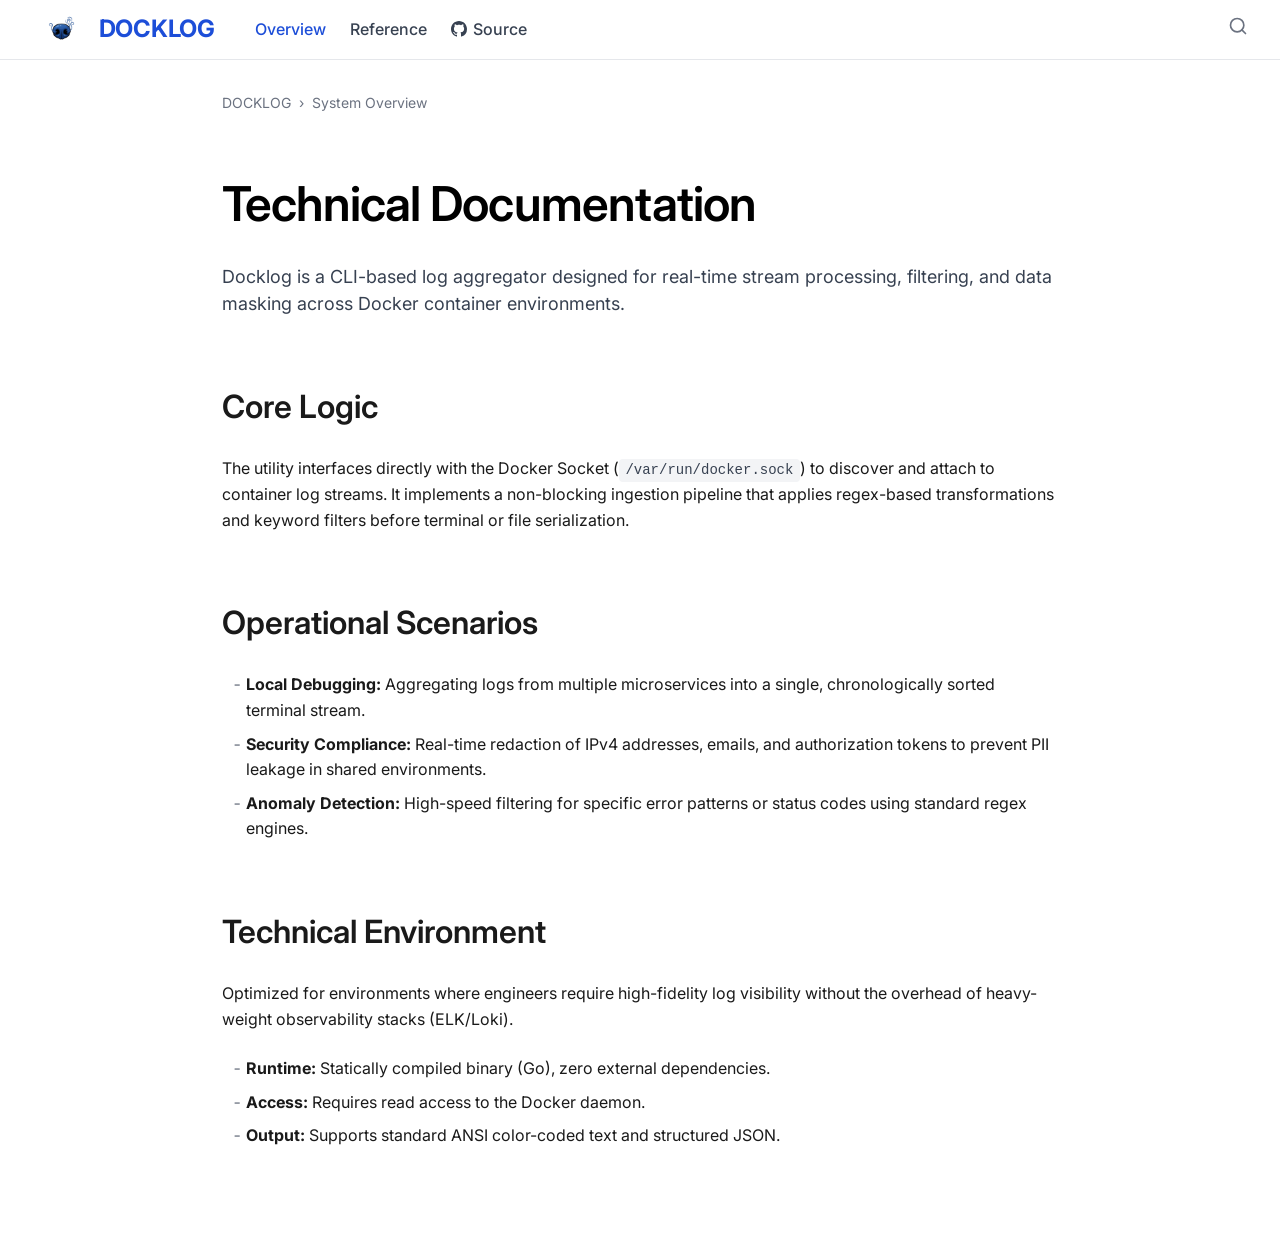
==== docs/index.html @ 72f9acdd "docs: overview and reference pages added" ====
<!DOCTYPE html>
<html lang="en">
<head>
    <meta charset="UTF-8">
    <meta name="viewport" content="width=device-width, initial-scale=1.0">
    <title>System Overview | Docklog Documentation</title>
    <link rel="stylesheet" href="style.css">
    <link rel="preconnect" href="https://fonts.googleapis.com">
    <link rel="preconnect" href="https://fonts.gstatic.com" crossorigin>
    <link href="https://fonts.googleapis.com/css2?family=Inter:wght@400;500;600;700&display=swap" rel="stylesheet">
</head>
<body>
    <header class="top-nav">
        <div class="nav-left">
            <a href="index.html" class="logo">
                <img src="docklog.png" alt="Docklog Logo" class="logo-img">
                DOCKLOG
            </a>
            <nav class="nav-links">
                <a href="index.html" class="active">Overview</a>
                <a href="commands.html">Reference</a>
                <a href="https://github.com/doguhanniltextra/docklog">
                    <svg height="16" width="16" viewBox="0 0 16 16" fill="currentColor" style="vertical-align: middle;"><path d="M8 0C3.58 0 0 3.58 0 8c0 3.54 2.29 6.53 5.47 7.59.4.07.55-.17.55-.38 0-.19-.01-.82-.01-1.49-2.01.37-2.53-.49-2.69-.94-.09-.23-.48-.94-.82-1.13-.28-.15-.68-.52-.01-.53.63-.01 1.08.58 1.23.82.72 1.21 1.87.87 2.33.66.07-.52.28-.87.51-1.07-1.78-.2-3.64-.89-3.64-3.95 0-.87.31-1.59.82-2.15-.08-.2-.36-1.02.08-2.12 0 0 .67-.21 2.2.82.64-.18 1.32-.27 2-.27.68 0 1.36.09 2 .27 1.53-1.04 2.2-.82 2.2-.82.44 1.1.16 1.92.08 2.12.51.56.82 1.27.82 2.15 0 3.07-1.87 3.75-3.65 3.95.29.25.54.73.54 1.48 0 1.07-.01 1.93-.01 2.2 0 .21.15.46.55.38A8.013 8.013 0 0016 8c0-4.42-3.58-8-8-8z"></path></svg>
                    Source
                </a>
            </nav>
        </div>
        <div class="search-icon">
            <svg width="20" height="20" viewBox="0 0 24 24" fill="none" stroke="currentColor" stroke-width="2" stroke-linecap="round" stroke-linejoin="round"><circle cx="11" cy="11" r="8"></circle><line x1="21" y1="21" x2="16.65" y2="16.65"></line></svg>
        </div>
    </header>

    <div class="breadcrumbs">
        <div class="breadcrumb-trail">
            <a href="#">DOCKLOG</a><span>&rsaquo;</span>System Overview
        </div>
    </div>

    <main class="container">
        <h1>Technical Documentation</h1>
        
        <p class="intro">
            Docklog is a CLI-based log aggregator designed for real-time stream processing, filtering, and data masking across Docker container environments.
        </p>

        <section id="system-logic">
            <h2>Core Logic</h2>
            <p>
                The utility interfaces directly with the Docker Socket (<code>/var/run/docker.sock</code>) to discover and attach to container log streams. It implements a non-blocking ingestion pipeline that applies regex-based transformations and keyword filters before terminal or file serialization.
            </p>
        </section>

        <section id="operational-scenarios">
            <h2>Operational Scenarios</h2>
            <ul>
                <li><strong>Local Debugging:</strong> Aggregating logs from multiple microservices into a single, chronologically sorted terminal stream.</li>
                <li><strong>Security Compliance:</strong> Real-time redaction of IPv4 addresses, emails, and authorization tokens to prevent PII leakage in shared environments.</li>
                <li><strong>Anomaly Detection:</strong> High-speed filtering for specific error patterns or status codes using standard regex engines.</li>
            </ul>
        </section>

        <section id="technical-constraints">
            <h2>Technical Environment</h2>
            <p>
                Optimized for environments where engineers require high-fidelity log visibility without the overhead of heavy-weight observability stacks (ELK/Loki).
            </p>
            <ul>
                <li><strong>Runtime:</strong> Statically compiled binary (Go), zero external dependencies.</li>
                <li><strong>Access:</strong> Requires read access to the Docker daemon.</li>
                <li><strong>Output:</strong> Supports standard ANSI color-coded text and structured JSON.</li>
            </ul>
        </section>

    </main>
</body>
</html>
---- docs/style.css ----
:root {
    --bg-color: #FFFFFF;
    --text-primary: #1A1A1A;
    --text-secondary: #374151;
    --text-muted: #6B7280;
    --accent-purple: #1d4ed8;
    --accent-blue: #2563EB;
    --border-color: #E5E7EB;
    --code-bg: #F3F4F6;
    --max-width: 900px;
}

* {
    margin: 0;
    padding: 0;
    box-sizing: border-box;
}

body {
    font-family: 'Inter', -apple-system, BlinkMacSystemFont, "Segoe UI", Roboto, sans-serif;
    background-color: var(--bg-color);
    color: var(--text-primary);
    line-height: 1.6;
    font-size: 16px;
    -webkit-font-smoothing: antialiased;
}

/* Header & Navigation */
.top-nav {
    height: 60px;
    display: flex;
    align-items: center;
    justify-content: space-between;
    padding: 0 2rem;
    border-bottom: 1px solid var(--border-color);
    position: sticky;
    top: 0;
    background: white;
    z-index: 1000;
}

.nav-left {
    display: flex;
    align-items: center;
    gap: 2.5rem;
}

.logo {
    font-size: 24px;
    font-weight: 700;
    color: #1d4ed8;
    /* Deep Blue from docklog.png */
    text-decoration: none;
    letter-spacing: -0.01em;
    display: flex;
    align-items: center;
    gap: 0.5rem;
}

.logo-img {
    height: 32px;
    width: auto;
}

.nav-links {
    display: flex;
    gap: 1.5rem;
}

.nav-links a {
    text-decoration: none;
    color: var(--text-secondary);
    font-size: 16px;
    font-weight: 500;
    transition: color 0.2s;
    display: flex;
    align-items: center;
    gap: 0.4rem;
}

.nav-links a:hover {
    color: var(--accent-blue);
    text-decoration: underline;
}

.nav-links a.active {
    color: var(--accent-purple);
}

.search-icon {
    color: var(--text-muted);
    cursor: pointer;
}

/* Breadcrumbs */
.breadcrumbs {
    max-width: var(--max-width);
    margin: 2rem auto 0;
    padding: 0 2rem;
    font-size: 14px;
    color: var(--text-muted);
    display: flex;
    justify-content: space-between;
    align-items: center;
}

.breadcrumb-trail a {
    color: inherit;
    text-decoration: none;
}

.breadcrumb-trail span {
    margin: 0 0.5rem;
}

/* Main Content Layout */
.container {
    max-width: var(--max-width);
    margin: 0 auto;
    padding: 4rem 2rem;
}

h1 {
    font-size: 48px;
    font-weight: 600;
    color: #000000;
    letter-spacing: -0.02em;
    margin-bottom: 2rem;
    line-height: 1.1;
}

h2 {
    font-size: 32px;
    font-weight: 600;
    color: var(--text-primary);
    margin-top: 4rem;
    margin-bottom: 1rem;
    padding-bottom: 0.5rem;
}

h3 {
    font-size: 24px;
    font-weight: 600;
    margin-top: 2rem;
    margin-bottom: 1rem;
}

p {
    margin-bottom: 1.5rem;
}

.intro {
    font-size: 18px;
    line-height: 1.5;
    color: var(--text-secondary);
    margin-bottom: 3rem;
}

/* Lists */
ul {
    margin-bottom: 2rem;
    padding-left: 1.5rem;
}

li {
    margin-bottom: 0.5rem;
}

li::marker {
    color: var(--text-muted);
    content: "- ";
}

/* Code */
code {
    font-family: 'SFMono-Regular', Consolas, 'Liberation Mono', Menlo, monospace;
    background-color: var(--code-bg);
    padding: 0.2rem 0.4rem;
    border-radius: 4px;
    font-size: 14px;
    color: var(--text-secondary);
}

pre {
    background-color: var(--code-bg);
    padding: 1.5rem;
    border-radius: 8px;
    overflow-x: auto;
    margin: 1.5rem 0;
}

pre code {
    background: none;
    padding: 0;
    border-radius: 0;
    font-size: 14px;
    line-height: 1.5;
}

/* Callouts/Cards */
.callout {
    border: 1px solid var(--border-color);
    border-radius: 8px;
    padding: 1.5rem;
    margin: 2rem 0;
    background: white;
}

.callout h4 {
    margin-bottom: 1rem;
    font-size: 16px;
    text-transform: uppercase;
    letter-spacing: 0.05em;
    color: var(--text-muted);
}

/* Links */
a {
    color: var(--accent-blue);
    text-decoration: none;
}

a:hover {
    text-decoration: underline;
}

/* Footer */
footer {
    border-top: 1px solid var(--border-color);
    padding: 2rem;
    text-align: center;
    font-size: 12px;
    color: var(--text-muted);
    margin-top: 4rem;
}

/* Command Examples Styling */
.command-box {
    border-left: 4px solid var(--accent-purple);
    background: #FAFAFA;
    padding: 1.5rem;
    margin: 2rem 0;
    border-radius: 0 8px 8px 0;
    border-top: 1px solid var(--border-color);
    border-right: 1px solid var(--border-color);
    border-bottom: 1px solid var(--border-color);
}

.command-box h3 {
    margin-top: 0;
    font-size: 18px;
    color: var(--accent-purple);
}

.command-box p {
    font-size: 15px;
    color: var(--text-secondary);
    margin-bottom: 1rem;
}

.command-box pre {
    margin: 0;
    background: #1E1E1E;
    /* Dark terminal look */
    color: #E5E7EB;
}

.command-box pre code {
    color: #E5E7EB;
}

/* Responsive */
@media (max-width: 768px) {
    h1 {
        font-size: 36px;
    }

    h2 {
        font-size: 28px;
    }

    .top-nav {
        padding: 0 1rem;
    }

    .nav-links {
        display: none;
    }
}
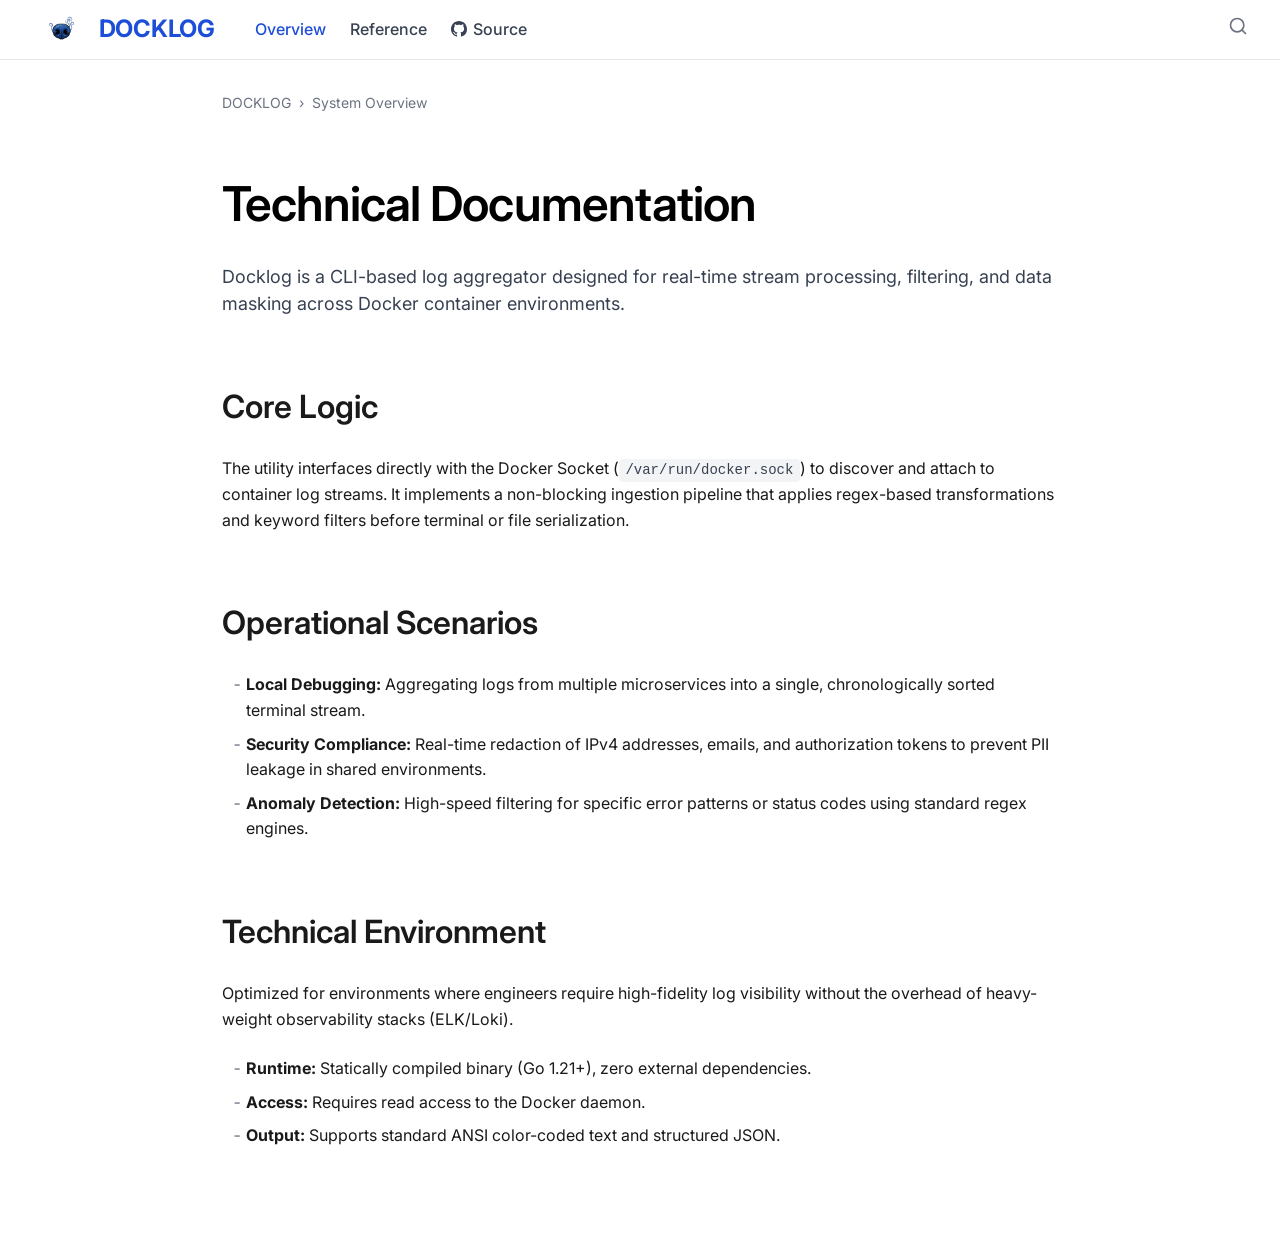
==== commit c0cdd0c1: "refactor: downgrade 1.21.0" ====
--- a/docs/index.html
+++ b/docs/index.html
@@ -32,7 +32,7 @@
 
     <div class="breadcrumbs">
         <div class="breadcrumb-trail">
-            <a href="#">DOCKLOG</a><span>&rsaquo;</span>System Overview
+            <a href="index.html">DOCKLOG</a><span>&rsaquo;</span>System Overview
         </div>
     </div>
 
@@ -65,7 +65,7 @@
                 Optimized for environments where engineers require high-fidelity log visibility without the overhead of heavy-weight observability stacks (ELK/Loki).
             </p>
             <ul>
-                <li><strong>Runtime:</strong> Statically compiled binary (Go), zero external dependencies.</li>
+                <li><strong>Runtime:</strong> Statically compiled binary (Go 1.21+), zero external dependencies.</li>
                 <li><strong>Access:</strong> Requires read access to the Docker daemon.</li>
                 <li><strong>Output:</strong> Supports standard ANSI color-coded text and structured JSON.</li>
             </ul>
